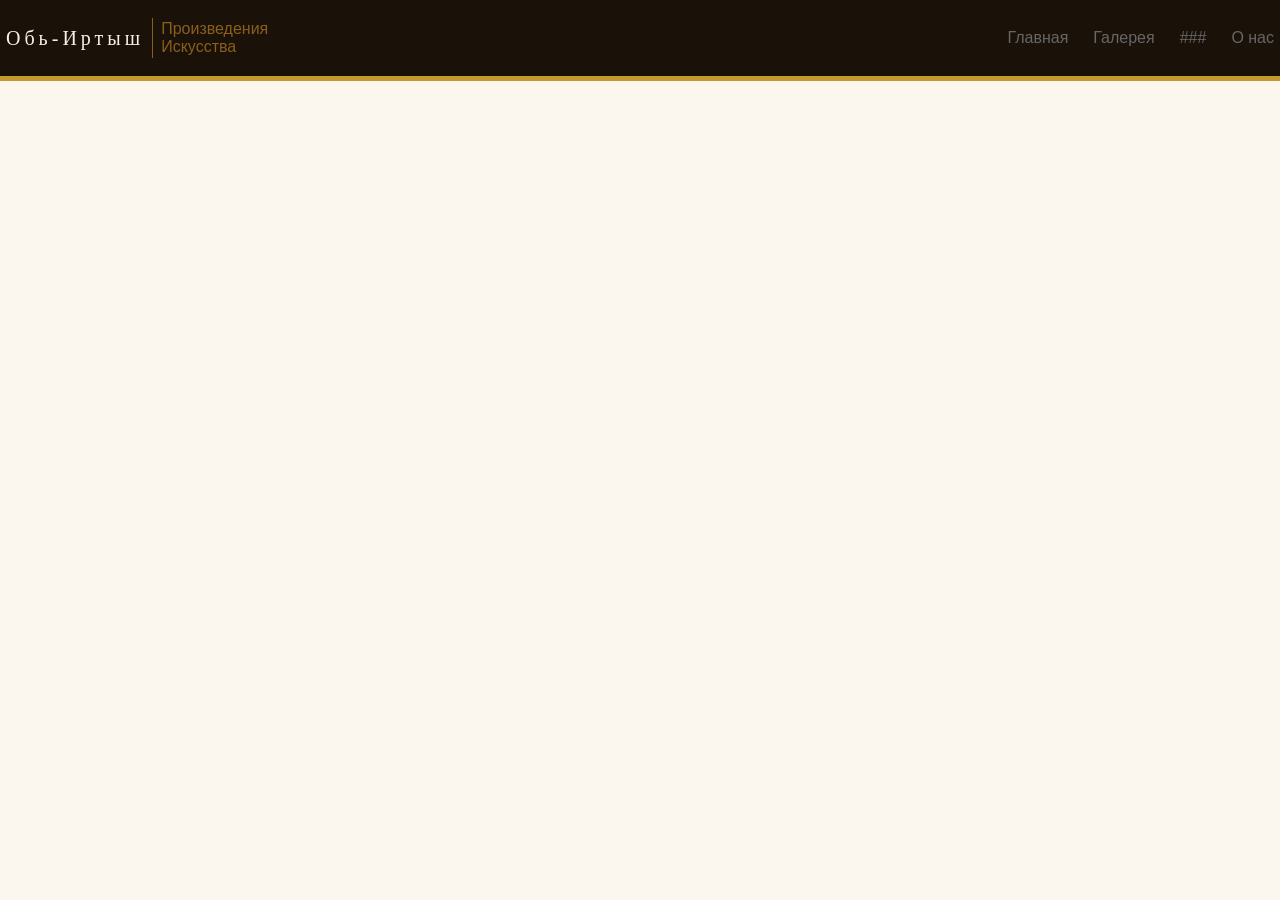
==== about.html @ 5688cf1d "made the blank for other pages" ====
<!DOCTYPE html>
<html lang="ru">

<head>
    <meta charset="UTF-8">
    <meta name="viewport" content="width=device-width, initial-scale=1.0">
    <title>Речное наследие омска - коллекция</title>
    <link rel="stylesheet" href="style.css">
</head>

<body>
    <!-- Здесь будет лого -->
    <nav>
        <div class="logo">
            <span class="logo-main">Обь-Иртыш</span>
            <div class="logo-divider"></div>
            <span class="logo-desc">
                Произведения
                <br>
                Искусства
            </span>
        </div>
        <div class="nav-links">
            <a href="index.html" class="nav-link">Главная</a>
            <a href="collection.html" class="nav-link">Галерея</a>
            <a href="#" class="nav-link">###</a>
            <a href="about.html" class="nav-link">О нас</a>
        </div>
    </nav>
    <section class="about-full">
        <section class="about-left">
            
        </section>
        <section class="about-right">

        </section>
    </section>
</body>
---- style.css ----
:root {
    --ink: #1A1209;
    --normal: #F7F0E3;
    --aged: #EDE3CE;
    --river: #2A5F8F;
    --bronze: #8B5E1A;
    --gold: #C49A2E;
    --rust: #A0391C;
    --taiga: #2D5016;
    --fog: #C4B99A;
    --deep: #0D2030;
    --cream: #FBF7EF;
    --reed: #6B4C11;
}

body {
    margin: 0;
    padding: 0;
    font-family: "Raleway", sans-serif;
    background-color: var(--cream);
    color: var(--ink);
}

nav, .logo {
    display: flex;
    flex-direction: row;
}

nav {
    display: flex;
    justify-content: space-between;
    padding: 6px;
    height: 64px;
    background-color: var(--ink);
    border-bottom: 5px solid var(--gold);
}

.logo {
    display: flex;
    align-items: center;
    justify-self: start;
    color: var(--normal);
    gap: 8px;
}

.nav-links {
    gap: 25px;
    display: flex;
    flex-direction: row;
    justify-content: end;
    align-self: center;
}

.logo-divider {
    border-left: 1px solid var(--bronze);
    height: 40px;
}

.logo-desc {
    color: var(--bronze)
}

.logo-main {
    font-family: 'Playfair Display', serif;
    font-size: 20px;
    letter-spacing: 4px;
}

.nav-link {
    color: #666;
    text-decoration: none;
}
.nav-link:hover {
    color: var(--bronze);
    text-decoration: none;
}
.nav-link:active {
    color: var(--reed);
    text-decoration: none;
}

.hero {
    background-color: var(--ink);
    color: var(--cream);
}

.hero img {
    width: 30%;
}

footer {
    display: flex;
    justify-content: space-between;
    align-items: center;
    align-self: end;
    padding: 6px;
    height: 64px;
    background-color: var(--ink);
    border-top: 1px solid var(--bronze);
}

.f-logo {
    color: var(--bronze);
    font-family: 'Playfair Display', serif;
    letter-spacing: 2px;
}
.f-copy {
    color: #666;
    font-size: 12px;
}
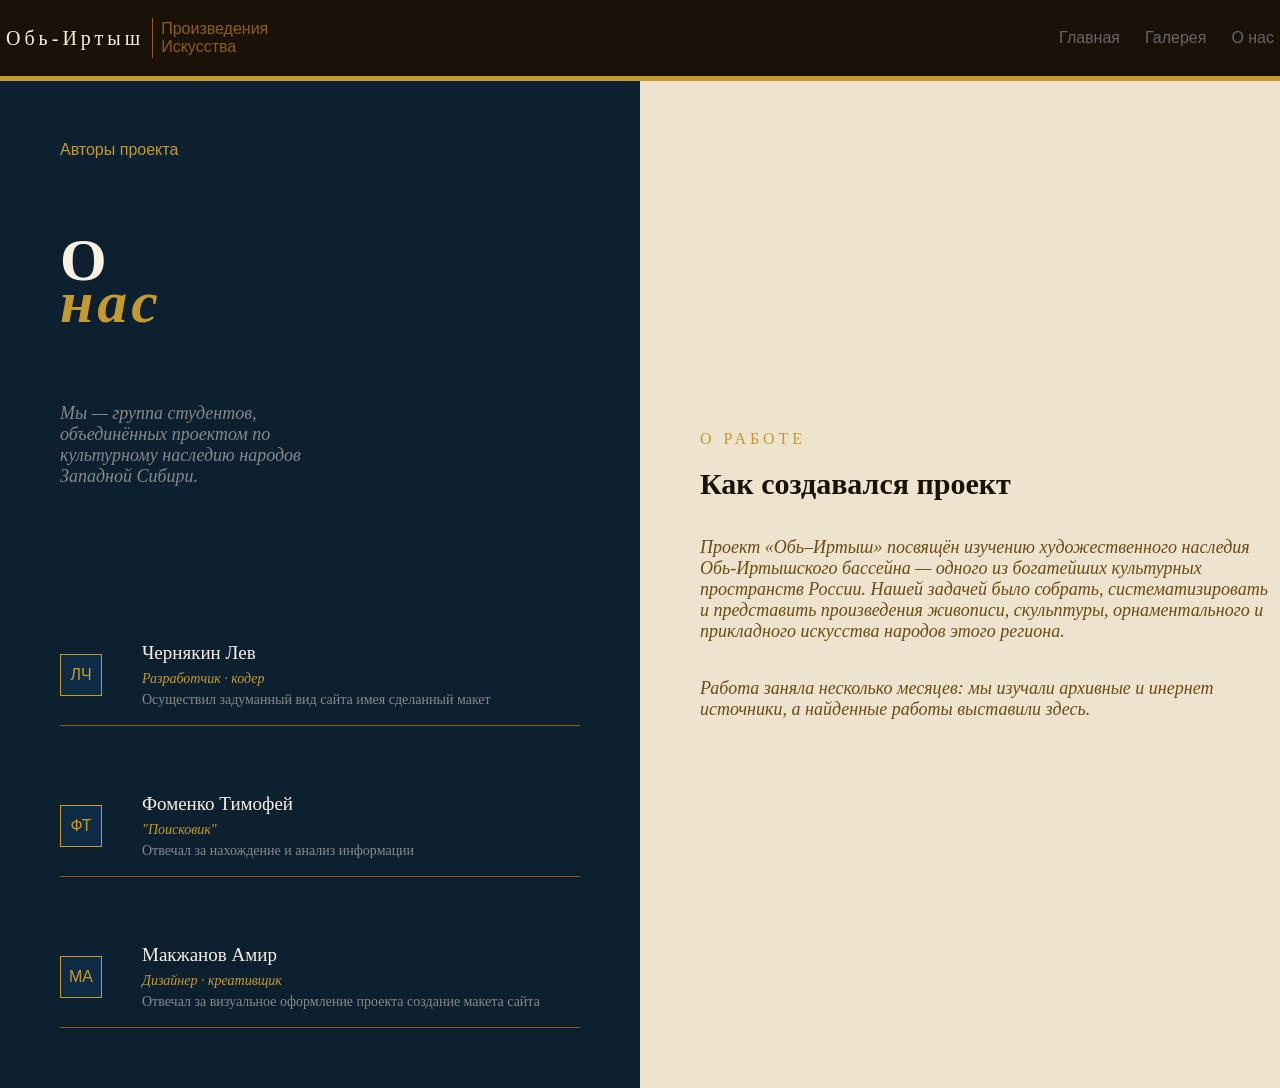
==== commit 53d9b7b6: "Finally work is done" ====
--- a/about.html
+++ b/about.html
@@ -23,16 +23,66 @@
         <div class="nav-links">
             <a href="index.html" class="nav-link">Главная</a>
             <a href="collection.html" class="nav-link">Галерея</a>
-            <a href="#" class="nav-link">###</a>
             <a href="about.html" class="nav-link">О нас</a>
         </div>
     </nav>
     <section class="about-full">
         <section class="about-left">
-            
+            <article class="text-article">
+                <span class="authors">Авторы проекта</span>
+                <h1 class="authors-title">
+                    <span>О</span>
+                    <span class="authors-gold">нас</span>
+                </h1>
+                <p class="authors-desc">
+                    Мы — группа студентов, объединённых проектом по культурному наследию народов Западной Сибири.
+                </p>
+            </article>
+            <article class="people">
+                <div class="person">
+                    <div class="initials">
+                        <span>ЛЧ</span>
+                    </div>
+                    <div class="person-desc">
+                        <span class="person-name">Чернякин Лев</span>
+                        <span class="person-role">Разработчик · кодер</span>
+                        <span class="person-work">Осуществил задуманный вид сайта имея сделанный макет</span>
+                    </div>
+                </div>
+                <div class="person">
+                    <div class="initials">
+                        <span>ФТ</span>
+                    </div>
+                    <div class="person-desc">
+                        <span class="person-name">Фоменко Тимофей</span>
+                        <span class="person-role">"Поисковик"</span>
+                        <span class="person-work">Отвечал за нахождение и анализ информации</span>
+                    </div>
+                </div>
+                <div class="person">
+                    <div class="initials">
+                        <span>МА</span>
+                    </div>
+                    <div class="person-desc">
+                        <span class="person-name">Макжанов Амир</span>
+                        <span class="person-role">Дизайнер · креативщик</span>
+                        <span class="person-work">Отвечал за визуальное оформление проекта создание макета сайта</span>
+                    </div>
+                </div>
+            </article>
         </section>
         <section class="about-right">
-
+            <span class="work-done">О работе</span>
+            <h2 class="work-title">Как создавался проект</h2>
+            <p class="work-desc">
+                Проект «Обь–Иртыш» посвящён изучению художественного наследия Обь-Иртышского бассейна — одного из
+                богатейших культурных пространств России. Нашей задачей было собрать, систематизировать и представить
+                произведения живописи, скульптуры, орнаментального и прикладного искусства народов этого региона.
+            </p>
+            <p class="work-desc">
+                Работа заняла несколько месяцев: мы изучали архивные и инернет источники, а найденные работы выставили
+                здесь.
+            </p>
         </section>
     </section>
 </body>
--- a/style.css
+++ b/style.css
@@ -11,6 +11,7 @@
     --deep: #0D2030;
     --cream: #FBF7EF;
     --reed: #6B4C11;
+    --deep-lighter: #0d2b44;
 }
 
 body {
@@ -19,9 +20,11 @@
     font-family: "Raleway", sans-serif;
     background-color: var(--cream);
     color: var(--ink);
-}
-
-nav, .logo {
+    overflow-x: hidden;
+}
+
+nav,
+.logo {
     display: flex;
     flex-direction: row;
 }
@@ -70,22 +73,529 @@
     color: #666;
     text-decoration: none;
 }
+
 .nav-link:hover {
     color: var(--bronze);
     text-decoration: none;
 }
+
 .nav-link:active {
     color: var(--reed);
     text-decoration: none;
 }
 
 .hero {
+    display: grid;
+    grid-template-columns: 1fr 0.4fr;
+    grid-template-rows: 1fr 0.2fr 0.2fr;
     background-color: var(--ink);
     color: var(--cream);
-}
-
-.hero img {
-    width: 30%;
+    height: 800px;
+}
+
+.hero-img {
+    grid-row: 1/4;
+    grid-column: 2/3;
+}
+
+.hero-main {
+    display: flex;
+    flex-direction: column;
+    align-self: center;
+    padding-left: 95px;
+    grid-row: 1/2;
+    grid-column: 1/2;
+}
+
+.hero-stat {
+    display: flex;
+    flex-direction: row;
+    padding-left: 90px;
+    gap: 20px;
+    grid-row: 2/3;
+    grid-column: 1/2;
+}
+
+.hero-button {
+    grid-row: 3/4;
+    grid-column: 1/2;
+    padding-left: 90px
+}
+
+.comment-thing {
+    display: flex;
+    flex-direction: row;
+    align-items: center;
+    gap: 8px;
+    text-transform: uppercase;
+    font-size: 14px;
+}
+
+.hero-at {
+    border: 1px solid var(--bronze);
+    width: 40px
+}
+
+.hero-comment {
+    color: var(--bronze);
+    letter-spacing: 5px;
+}
+
+.hero-title {
+    font-family: 'Playfair Display', serif;
+    font-size: 48px;
+    letter-spacing: 4px;
+    color: var(--normal);
+}
+
+.art {
+    color: var(--gold);
+    font-style: italic;
+}
+
+.hero-title,
+.art {
+    font-size: 80px;
+}
+
+.hero-img-div {
+    background-image: url("assests/Irtish-ovchinikov.png");
+    background-size: cover;
+    background-position: center;
+    width: 100%;
+    height: 100%;
+    border-left: 1px solid var(--bronze);
+    display: flex;
+    align-items: end;
+}
+
+.hero-img-span {
+    background-color: var(--ink);
+    display: flex;
+    justify-content: center;
+    align-items: center;
+    width: 100%;
+    height: 40px;
+    border-top: 1px solid var(--bronze);
+    flex-direction: column;
+}
+
+.img-span-name {
+    color: var(--gold);
+    font-family: 'Playfair Display', serif;
+    font-size: 20px;
+    font-style: italic;
+}
+
+.img-span-artist {
+    color: var(--fog);
+    font-family: 'Playfair Display', serif;
+    font-size: 12px;
+}
+
+.title-comment {
+    width: 50%;
+    color: #888;
+    font-family: 'EB Garamond', serif;
+    font-size: 16px;
+    font-style: italic;
+}
+
+.stat-div {
+    display: flex;
+    flex-direction: column;
+}
+
+.stat-num {
+    font-family: 'Playfair Display', serif;
+    font-size: 40px;
+    color: var(--gold);
+}
+
+.stat-desc {
+    color: var(--fog);
+}
+
+.button-collection {
+    border: 1px solid var(--gold);
+    background-color: transparent;
+    color: var(--gold);
+    font-size: 16px;
+    width: 70%;
+    letter-spacing: 4px;
+    height: 60px;
+    transition: all 0.4s ease;
+}
+
+.button-collection:hover {
+    background-color: var(--gold);
+    color: var(--ink);
+    transition: all 0.4s ease;
+}
+
+.ticker {
+    background: var(--gold);
+    height: 42px;
+    display: flex;
+    align-items: center;
+    overflow: hidden;
+}
+
+.ticker-track {
+    display: flex;
+    animation: tickerRoll 20s linear infinite;
+    gap: 80px;
+    white-space: nowrap;
+}
+
+.ticker-item {
+    color: var(--ink);
+    font-size: 24px;
+    text-transform: uppercase;
+}
+
+@keyframes tickerRoll {
+    0% {
+        transform: translateX(0);
+    }
+
+    100% {
+        transform: translateX(-50%);
+    }
+}
+
+.collection-hero {
+    background-color: var(--ink);
+    color: var(--cream);
+    padding-left: 200px;
+    padding-top: 60px;
+    height: 270px
+}
+
+.collection-title {
+    display: flex;
+    flex-direction: column;
+    font-family: 'Playfair Display', serif;
+    font-size: 90px;
+    line-height: 0.7;
+    letter-spacing: 4px;
+    color: var(--normal);
+}
+
+.col-title-gold {
+    font-family: 'EB Garamond', serif;
+    color: var(--gold);
+    font-style: italic;
+    font-weight: 400;
+}
+
+.collection-content {
+    display: grid;
+    grid-template-columns: 1fr 0.7fr;
+    background-color: var(--ink);
+    height: 80%;
+}
+
+.collection-grid {
+    display: grid;
+    grid-column: 1/2;
+    grid-template-columns: 1fr 1fr;
+    grid-template-rows: 1fr 1fr 1fr;
+}
+
+.collection-description {
+    background-color: var(--aged);
+    color: var(--deep);
+    grid-column: 2/3;
+    padding: 40px;
+}
+.col-at {
+    border-bottom: 2px solid var(--reed);
+    width: 35px;
+    padding-top: 10px;
+    height: 0;
+}
+.col-span-about {
+    font-family: 'EB Garamond', serif;
+    font-size: 20px;
+    font-style: italic;
+}
+.collection-about {
+    font-family: 'Playfair Display', serif;
+    font-size: 60px;
+    line-height: 0.7
+}
+.collection-quote {
+    padding-left: 10px;
+    font-family: 'Playfair Display', serif;
+    font-size: 40px;
+    border-left: 4px solid var(--gold);
+    font-style: italic;
+}
+p {
+    color: #888;
+    font-family: 'EB Garamond', serif;
+    font-size: 24px;
+    font-style: italic;
+}
+
+.col-about-grid {
+    padding-top: 100px;
+    display: grid;
+    grid-template-columns: 1fr 1fr;
+    grid-template-rows: 1fr 1fr;
+}
+.col-grid-item1 {
+    grid-column: 1/2;
+    grid-row: 1/2;
+}
+.col-grid-item2 {
+    grid-column: 2/3;
+    grid-row: 1/2;
+}
+.col-grid-item3 {
+    grid-column: 1/2;
+    grid-row: 2/3;
+}
+.col-grid-item4 {
+    grid-column: 2/3;
+    grid-row: 2/3;
+}
+
+.col-grid-item1,
+.col-grid-item2,
+.col-grid-item3,
+.col-grid-item4 {
+    padding: 20px;
+    width: 80%;
+    display: flex;
+    flex-direction: column;
+    border: 1px solid var(--fog);
+}
+.item-title {
+    font-family: 'Playfair Display', serif;
+    font-size: 20px;
+    color: var(--deep);
+}
+.item-text {
+    color: #888;
+    font-family: 'EB Garamond', serif;
+    font-size: 16px;
+}
+
+.col-comment {
+    align-content: center;
+    display: flex;
+    flex-direction: row;
+    color: var(--reed);
+    padding: 40px;
+}
+
+.collection-item1 {
+    position: relative;
+    display: inline-block;
+    overflow: hidden;
+    grid-column: 2/3;
+    grid-row: 1/2;
+}
+
+.collection-item2 {
+    display: flex;
+    justify-content: center;
+    position: relative;
+    display: inline-block;
+    overflow: hidden;
+    grid-column: 1/2;
+    grid-row: 1/4;
+}
+
+.collection-item3 {
+    position: relative;
+    display: inline-block;
+    overflow: hidden;
+    grid-column: 2/3;
+    grid-row: 2/3;
+}
+
+.collection-item4 {
+    position: relative;
+    display: inline-block;
+    overflow: hidden;
+    grid-column: 2/3;
+    grid-row: 3/4;
+}
+
+.collection-item1 img {
+    display: block;
+    width: 100%;
+    height: 100%;
+    border: 1px solid var(--bronze);
+}
+
+.collection-item2 img {
+    display: block;
+    width: 100%;
+    height: 100%;
+    border: 1px solid var(--bronze);
+}
+
+.collection-item3 img {
+    display: block;
+    width: 100%;
+    height: 100%;
+    border: 1px solid var(--bronze);
+}
+
+.collection-item4 img {
+    display: block;
+    width: 100%;
+    height: 100%;
+    border: 1px solid var(--bronze);
+}
+
+.overlay {
+  position: absolute;
+  top: 0;
+  left: 0;
+  width: 100%;
+  height: 100%;
+  background-color: var(--ink);
+  display: flex;
+  justify-content: center;
+  align-items: center;
+  opacity: 0;
+  transition: all 0.3s ease;
+  color: var(--gold);
+  font-family: 'Playfair Display', serif;
+  font-size: 30px;
+}
+
+.overlay:hover {
+    opacity: 0.8;
+}
+
+.about-full {
+    display: grid;
+    grid-template-columns: 1fr 1fr;
+}
+
+.about-left {
+    background-color: var(--deep);
+    height: 100%
+}
+
+.text-article {
+    padding: 60px;
+}
+
+.people {
+    display: flex;
+    flex-direction: column;
+    padding: 60px;
+    gap: 50px;
+}
+
+.authors {
+    color: var(--gold);
+}
+.authors-title {
+    font-family: 'Playfair Display', serif;
+    font-size: 60px;
+    line-height: 0.7;
+    letter-spacing: 4px;
+    color: var(--normal);
+    display: flex;
+    flex-direction: column;
+}
+
+.authors-gold {
+    font-family: 'EB Garamond', serif;
+    color: var(--gold);
+    font-style: italic;
+    font-weight: bold;
+}
+.authors-desc {
+    color: #888;
+    font-family: 'EB Garamond', serif;
+    font-size: 18px;
+    font-style: italic;
+    width: 50%;
+}
+
+.person {
+    display: flex;
+    flex-direction: row;
+    align-items: center;
+    gap: 40px;
+    border-bottom: 1px solid var(--bronze);
+    height: 100px;
+}
+.person-desc {
+    display: flex;
+    flex-direction: column;
+}
+.initials {
+    display: flex;
+    align-items: center;
+    justify-content: center;
+    border: 1px solid var(--gold);
+    height: 40px;
+    width: 40px;
+    color: var(--gold);
+    background-color: var(--deep-lighter)
+}
+
+.person-name {
+    font-family: 'Playfair Display', serif;
+    font-size: 19px;
+    color: var(--normal);
+    line-height: 1.5;
+}
+
+.person-role {
+    color: var(--gold);
+    font-family: 'EB Garamond', serif;
+    font-size: 14px;
+    font-style: italic;
+    line-height: 1.5;
+}
+
+.person-work {
+    color: #888;
+    font-family: 'EB Garamond', serif;
+    font-size: 14px;
+    line-height: 1.5;
+}
+
+.about-right {
+    display: flex;
+    flex-direction: column;
+    align-content: center;
+    justify-content: center;
+    background-color: var(--aged);
+    padding-left: 60px;
+
+}
+
+.work-done {
+    color: var(--gold);
+    font-family: 'Playfair Display', serif;
+    font-size: 16px;
+    letter-spacing: 4px;
+    text-transform: uppercase;
+}
+
+.work-title {
+    font-family: 'Playfair Display', serif;
+    font-size: 30px;
+    line-height: 0.7;
+}
+
+.work-desc {
+    color: var(--reed);
+    font-family: 'EB Garamond', serif;
+    font-size: 18px;
+    font-style: italic;
 }
 
 footer {
@@ -97,14 +607,15 @@
     height: 64px;
     background-color: var(--ink);
     border-top: 1px solid var(--bronze);
-}
+    }
 
 .f-logo {
     color: var(--bronze);
     font-family: 'Playfair Display', serif;
     letter-spacing: 2px;
-}
+    }
+
 .f-copy {
     color: #666;
     font-size: 12px;
-}+    }
